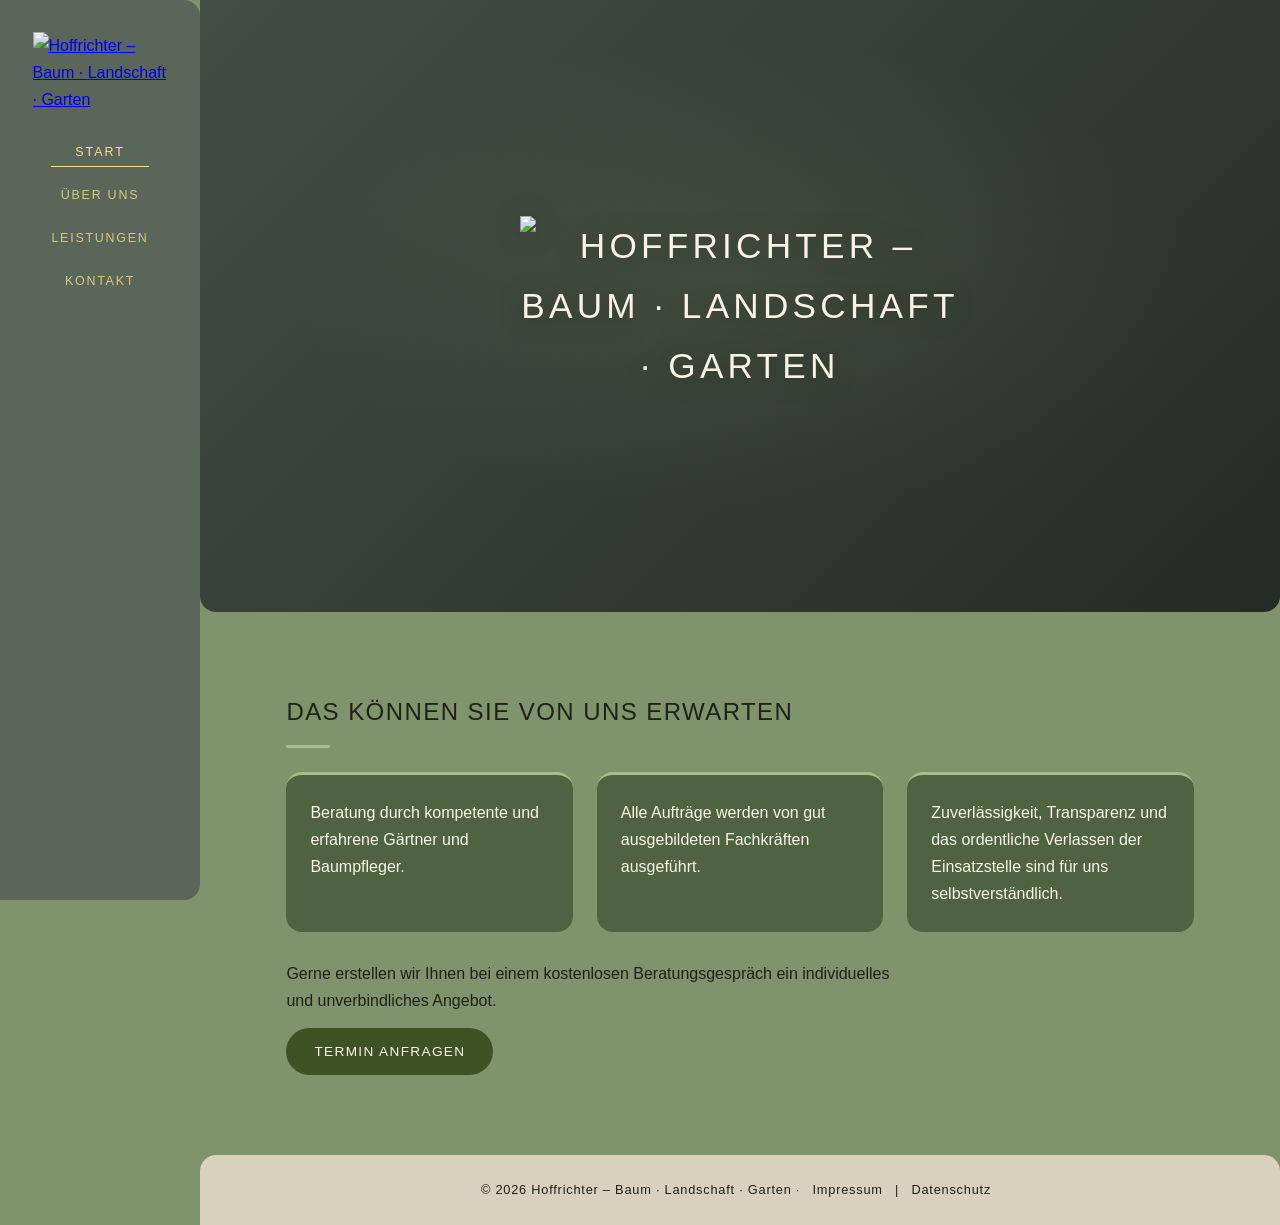
==== index.html @ a6484a62 "Add files via upload" ====
<!DOCTYPE html>
<html lang="de">
<head>
<meta charset="utf-8">
<meta name="viewport" content="width=device-width,initial-scale=1">
<title>Hoffrichter – Baum · Landschaft · Garten</title>
<meta name="description" content="Hoffrichter – Baum · Landschaft · Garten: Gartenpflege, Baumpflege und Fällungen. Kostenloses Beratungsgespräch und unverbindliches Angebot.">
<link rel="icon" type="image/png" href="bilder/logo.png">
<link rel="stylesheet" href="style.css">
</head>
<body>
<header class="side" id="side">
  <a class="logo" href="index.html"><img src="bilder/logo-gelb.png" alt="Hoffrichter – Baum · Landschaft · Garten"></a>
  <button class="menu-btn" onclick="document.getElementById('side').classList.toggle('open')">Menü</button>
  <nav>
    <a class="active" href="index.html">Start</a>
    <a href="ueber-uns.html">Über uns</a>
    <a href="leistungen.html">Leistungen</a>
    <a href="kontakt.html">Kontakt</a>
  </nav>
</header>
<main>
  <div class="hero">
    <h1 class="logo-hero"><img src="bilder/logo-voll-hell.png" alt="Hoffrichter – Baum · Landschaft · Garten"></h1>
  </div>
  <section id="start">
    <h2>Das können Sie von uns erwarten</h2>
    <div class="cards">
      <div class="card"><p>Beratung durch kompetente und erfahrene Gärtner und Baumpfleger.</p></div>
      <div class="card"><p>Alle Aufträge werden von gut ausgebildeten Fachkräften ausgeführt.</p></div>
      <div class="card"><p>Zuverlässigkeit, Transparenz und das ordentliche Verlassen der Einsatzstelle sind für uns selbstverständlich.</p></div>
    </div>
    <p style="margin-top:28px">Gerne erstellen wir Ihnen bei einem kostenlosen Beratungsgespräch ein individuelles und unverbindliches Angebot.</p>
    <a class="btn" href="kontakt.html">Termin anfragen</a>
  </section>
</main>
<footer>© 2026 Hoffrichter – Baum · Landschaft · Garten · <a href="impressum.html">Impressum</a> | <a href="datenschutz.html">Datenschutz</a></footer>
</body>
</html>
---- style.css ----
/* Überschriften-Schrift, dem Logo nachempfunden (Itim, SIL Open Font License) */
@font-face{font-family:"Itim";font-style:normal;font-weight:400;font-display:swap;src:url("fonts/itim-latin.woff2") format("woff2")}

:root{
  --green:#5f7a3a;
  --green-dark:#3f5226;
  --sidebar:#d9d0bd;      /* dunkleres Beige */
  --paper:#7f936c;        /* Hintergrund Salbeigrün, RGB 127,147,108 */
  --nav:#5a665a;          /* Seitenleiste Graugrün, RGB 90,102,90 */
  --tile:#4f6340;         /* Karten: dunkles Grün */
  --tile-accent:#a9bd8c;
  --gold:#f8de8c;         /* Menü und Logo in der Seitenleiste */
  --card:#f8f3e6;       /* helles Beige statt Weiß */
  --ink:#1e2218;
  --ease:cubic-bezier(.22,.61,.36,1);
}
*{box-sizing:border-box;margin:0;padding:0}
html{scroll-behavior:smooth}
body{font-family:"Segoe UI",Helvetica,Arial,sans-serif;color:var(--ink);background:var(--paper);line-height:1.7;padding-left:200px;-webkit-font-smoothing:antialiased}

/* Weicher Seitenwechsel (Chrome/Edge), sonst einfaches Einblenden */
@view-transition{navigation:auto}
::view-transition-group(root){animation-duration:.35s;animation-timing-function:var(--ease)}
::view-transition-old(root),::view-transition-new(root){animation-duration:.35s}
@keyframes fade-up{from{opacity:0;transform:translateY(8px)}to{opacity:1;transform:none}}
@keyframes fade{from{opacity:0}to{opacity:1}}

/* Weiche Ecken überall (passend zum abgerundeten Logo) */
:root{--r:16px}

/* Seitenleiste */
.side{position:fixed;inset:0 auto 0 0;width:200px;background:var(--nav);display:flex;flex-direction:column;align-items:center;padding:32px 16px;gap:28px;z-index:10;view-transition-name:side;border-radius:0 var(--r) var(--r) 0}
.logo{display:block;width:135px;transition:transform .45s var(--ease)}
.logo img{display:block;width:100%;height:auto}
.logo:hover{transform:scale(1.05)}
.side nav{display:flex;flex-direction:column;gap:18px;text-align:center}
.side nav a{position:relative;color:var(--gold);text-decoration:none;font-size:.78rem;letter-spacing:.14em;text-transform:uppercase;padding-bottom:4px;opacity:.8;transition:opacity .3s var(--ease),letter-spacing .3s var(--ease)}
.side nav a::after{content:"";position:absolute;left:0;right:0;bottom:0;height:1px;background:var(--gold);transform:scaleX(0);transform-origin:center;transition:transform .35s var(--ease)}
.side nav a:hover,.side nav a.active{opacity:1;letter-spacing:.16em}
.side nav a:hover::after,.side nav a.active::after{transform:scaleX(1)}
/* Der Unterstrich gleitet beim Seitenwechsel von Reiter zu Reiter (Chrome/Edge) */
.side nav a.active::after{view-transition-name:nav-underline}
::view-transition-group(nav-underline){animation-duration:.4s;animation-timing-function:var(--ease)}
.menu-btn{display:none}

/* Hero */
.hero{min-height:100vh;display:flex;align-items:center;justify-content:center;
  background:linear-gradient(135deg,#434e43 0%,#323b32 55%,#252b25 100%)}
.hero{border-radius:0 0 var(--r) var(--r)}
.hero.small{min-height:42vh}
.hero:not(.small){min-height:68vh}
.hero h1{color:var(--card);padding:24px 48px;font-weight:400;letter-spacing:.12em;text-transform:uppercase;font-size:clamp(1.3rem,3vw,2.2rem);text-align:center;animation:fade-up .5s var(--ease) .05s both}

/* Großes Logo auf der Startseite: ohne Kasten */
.hero h1.logo-hero{background:none;backdrop-filter:none;padding:0;width:auto}
.logo-hero img{display:block;width:auto;height:auto;max-width:min(440px,70vw);max-height:calc(68vh - 100px);filter:drop-shadow(0 2px 12px rgba(20,30,15,.35))}

/* Inhalt */
section{padding:80px 8%;max-width:1100px;margin:0 auto;animation:fade-up .5s var(--ease) .1s both}
h1,h2,h3{font-family:"Itim","Segoe UI",sans-serif;font-weight:400}
h2{letter-spacing:.06em;text-transform:uppercase;color:var(--ink);margin-bottom:24px;font-size:1.5rem}
h3{color:var(--ink);margin:20px 0 6px;scroll-margin-top:90px}
p{margin-bottom:14px}
p a{color:inherit;text-decoration-thickness:1px;text-underline-offset:3px}
ul{margin:0 0 14px 20px}
.band{background:var(--green);color:var(--card)}
.band h2{color:var(--card)}
.card h3{color:inherit;margin:0 0 6px;font-size:1.05rem;letter-spacing:.04em}
.card p:last-child{margin-bottom:0}
.cards{display:grid;grid-template-columns:repeat(auto-fit,minmax(240px,1fr));gap:24px;margin-top:24px}
.card{border-radius:var(--r);background:var(--tile);color:var(--card);padding:24px;border-top:3px solid var(--tile-accent);transition:transform .45s var(--ease),box-shadow .45s var(--ease),filter .45s var(--ease)}
.cards>*{animation:fade-up .5s var(--ease) backwards;animation-delay:calc(.15s + var(--i,0)*.05s)}
.cards>:nth-child(2){--i:1}.cards>:nth-child(3){--i:2}.cards>:nth-child(4){--i:3}.cards>:nth-child(5){--i:4}.cards>:nth-child(6){--i:5}
a.card{display:block;text-decoration:none;cursor:pointer}
a.card:focus-visible{outline:2px solid var(--card);outline-offset:3px}
.card:hover{transform:translateY(-5px);box-shadow:0 14px 30px rgba(30,40,20,.22)}
.hint{border-radius:var(--r);background:var(--tile);color:var(--card);border-left:3px solid var(--tile-accent);padding:16px 20px;margin:12px 0}
.btn{border-radius:999px;display:inline-block;background:var(--green-dark);color:var(--card);padding:12px 28px;text-decoration:none;letter-spacing:.1em;text-transform:uppercase;font-size:.85rem;border:0;cursor:pointer;transition:background .4s var(--ease),transform .4s var(--ease)}
.btn:hover{background:var(--green);transform:translateY(-2px)}

/* Formular */
form{display:grid;gap:14px;max-width:520px}
input,textarea{border-radius:12px;font:inherit;color:var(--ink);padding:11px;border:1px solid #c4b99f;background:var(--card);width:100%;transition:border-color .4s var(--ease),box-shadow .4s var(--ease)}
input:focus,textarea:focus{outline:0;border-color:var(--green);box-shadow:0 0 0 3px rgba(95,122,58,.2)}
textarea{min-height:140px;resize:vertical}

footer{border-radius:var(--r) var(--r) 0 0;background:var(--sidebar);color:var(--ink);text-align:center;padding:24px;font-size:.8rem;letter-spacing:.06em}
footer a{color:var(--ink);margin:0 8px;text-decoration:none;border-bottom:1px solid transparent;transition:border-color .4s var(--ease)}
footer a:hover{border-color:var(--green)}

/* Mobil */
@media(max-width:800px){
  body{padding-left:0;padding-top:64px}
  /* Kopfleiste: feste Höhe, Menü klappt darunter auf */
  .side{inset:0 0 auto 0;width:100%;height:64px;flex-direction:row;justify-content:space-between;align-items:center;padding:0 16px;gap:0;border-radius:0 0 var(--r) var(--r);box-shadow:0 4px 18px rgba(20,28,20,.25)}
  .logo{width:42px}
  .menu-btn{display:block;background:none;border:1px solid var(--gold);border-radius:999px;padding:8px 20px;font:inherit;font-size:.9rem;letter-spacing:.06em;cursor:pointer;color:var(--gold);transition:background .3s var(--ease),color .3s var(--ease)}
  .side.open .menu-btn{background:var(--gold);color:var(--green-dark)}
  .side nav{display:none;position:absolute;top:100%;left:0;right:0;gap:0;padding:6px 0 14px;background:var(--nav);border-radius:0 0 var(--r) var(--r);box-shadow:0 14px 24px rgba(20,28,20,.25)}
  .side.open nav{display:flex;animation:fade .25s var(--ease)}
  .side nav a{display:block;padding:15px 0;font-size:.95rem;opacity:1}
  .side nav a::after{left:35%;right:35%;bottom:8px}

  /* Inhalt */
  .hero,.hero:not(.small){min-height:64svh;border-radius:0 0 var(--r) var(--r)}
  .hero.small{min-height:30svh}
  .hero h1{padding:16px 24px;font-size:1.4rem}
  .hero h1.logo-hero{padding:0}
  .logo-hero img{max-width:min(300px,68vw);max-height:calc(64svh - 90px)}
  section{padding:48px 22px 56px}
  h2{font-size:1.15rem;letter-spacing:.07em;margin-bottom:18px}
  .cards{grid-template-columns:1fr;gap:14px;margin-top:18px}
  .card{padding:20px}
  .btn{display:block;text-align:center;padding:14px 20px}
  form{max-width:none}
  input,textarea{font-size:16px} /* verhindert das Hineinzoomen auf dem iPhone */
  footer{padding:22px 16px 28px;line-height:2}
}

/* ---- Feinschliff ---- */
::selection{background:var(--green-dark);color:var(--card)}
p{max-width:68ch}
h2::after{content:"";display:block;width:44px;height:3px;margin-top:12px;border-radius:3px;background:var(--tile-accent)}
.hero{position:relative;overflow:hidden}
.hero::before{content:"";position:absolute;inset:0;background:radial-gradient(ellipse 60% 55% at 50% 45%,rgba(169,189,140,.10),transparent 70%);pointer-events:none}
.hero>*{position:relative}


/* Formular: Spam-Falle, Checkbox, Statusmeldung */
.hp{position:absolute;left:-9999px;width:1px;height:1px;overflow:hidden}
.check{display:flex;gap:12px;align-items:flex-start;font-size:.88rem;line-height:1.5;cursor:pointer}
.check input{flex:none;width:20px;height:20px;margin-top:2px;padding:0;accent-color:var(--green-dark)}
.check a{color:inherit;text-underline-offset:3px}
.form-status{padding:16px 20px;border-radius:var(--r);border-left:3px solid var(--tile-accent);line-height:1.5}
.form-status[hidden]{display:none}
.form-status.ok{background:var(--tile);color:var(--card)}
.form-status.error{background:#f3dcd2;color:#5a2a1c;border-left-color:#b5513a}
/* Rücksicht auf Nutzer, die Animationen abgeschaltet haben */
@media(prefers-reduced-motion:reduce){
  *,*::before,*::after{animation:none!important;transition:none!important;scroll-behavior:auto!important}
}
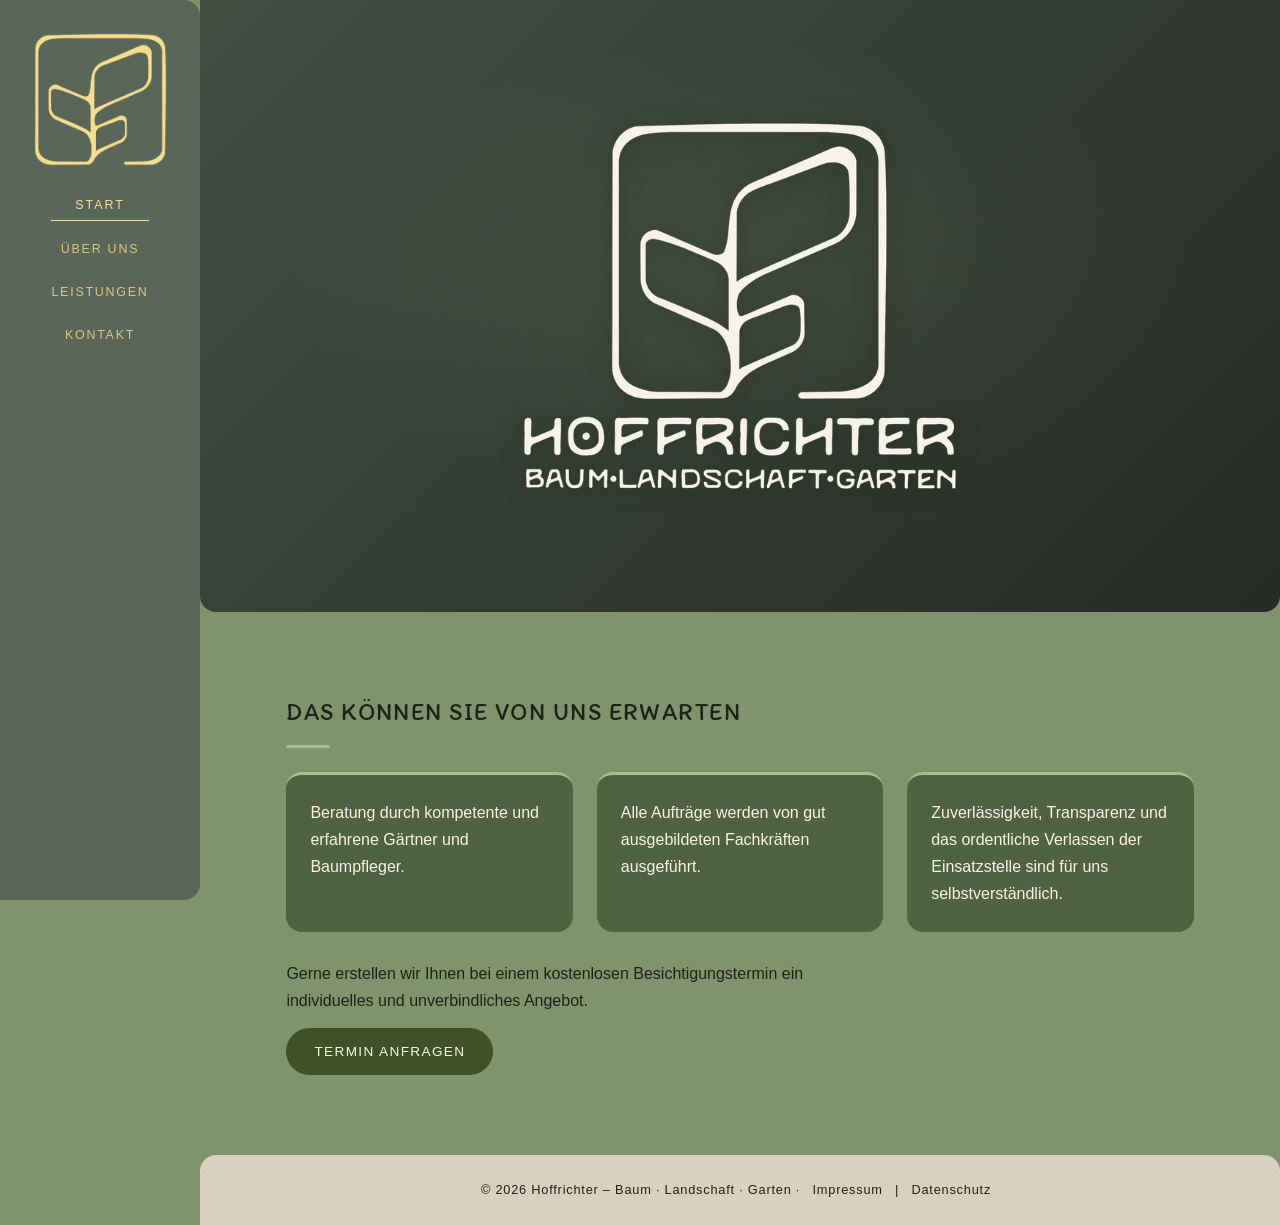
==== commit 087f21b7: "Add files via upload" ====
--- a/index.html
+++ b/index.html
@@ -4,7 +4,7 @@
 <meta charset="utf-8">
 <meta name="viewport" content="width=device-width,initial-scale=1">
 <title>Hoffrichter – Baum · Landschaft · Garten</title>
-<meta name="description" content="Hoffrichter – Baum · Landschaft · Garten: Gartenpflege, Baumpflege und Fällungen. Kostenloses Beratungsgespräch und unverbindliches Angebot.">
+<meta name="description" content="Hoffrichter – Baum · Landschaft · Garten: Gartenpflege, Baumpflege und Fällungen. Kostenloser Besichtigungstermin und unverbindliches Angebot.">
 <link rel="icon" type="image/png" href="bilder/logo.png">
 <link rel="stylesheet" href="style.css">
 </head>
@@ -30,7 +30,7 @@
       <div class="card"><p>Alle Aufträge werden von gut ausgebildeten Fachkräften ausgeführt.</p></div>
       <div class="card"><p>Zuverlässigkeit, Transparenz und das ordentliche Verlassen der Einsatzstelle sind für uns selbstverständlich.</p></div>
     </div>
-    <p style="margin-top:28px">Gerne erstellen wir Ihnen bei einem kostenlosen Beratungsgespräch ein individuelles und unverbindliches Angebot.</p>
+    <p style="margin-top:28px">Gerne erstellen wir Ihnen bei einem kostenlosen Besichtigungstermin ein individuelles und unverbindliches Angebot.</p>
     <a class="btn" href="kontakt.html">Termin anfragen</a>
   </section>
 </main>
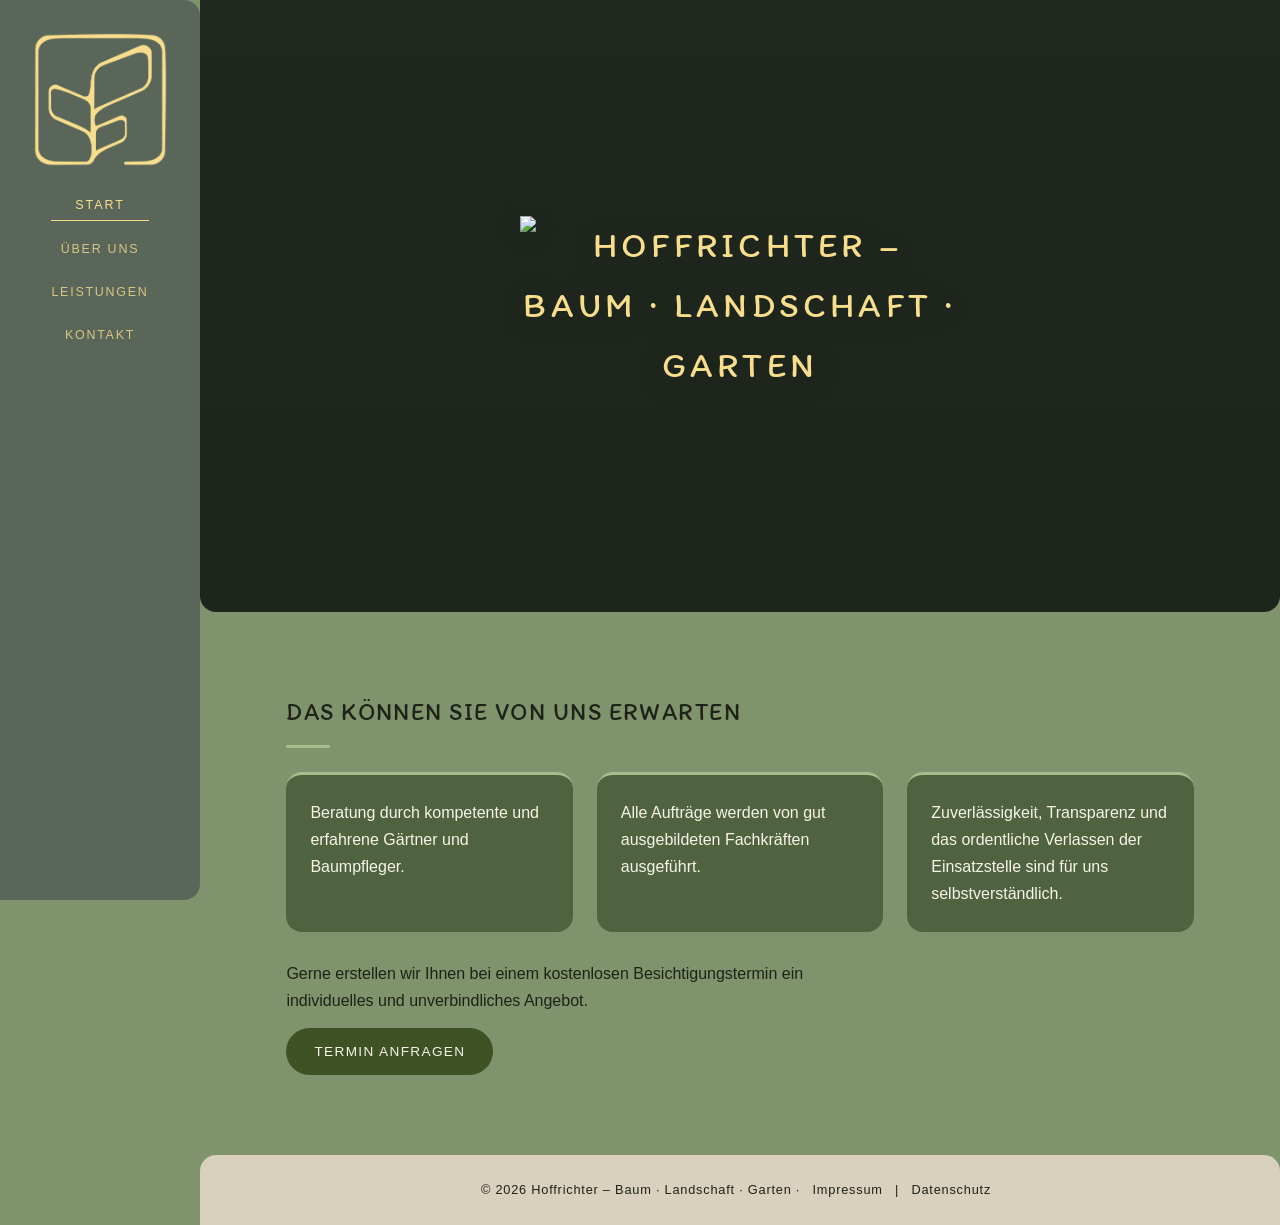
==== commit 64bd6904: "Add files via upload" ====
--- a/index.html
+++ b/index.html
@@ -20,8 +20,8 @@
   </nav>
 </header>
 <main>
-  <div class="hero">
-    <h1 class="logo-hero"><img src="bilder/logo-voll-hell.png" alt="Hoffrichter – Baum · Landschaft · Garten"></h1>
+  <div class="hero hero-photo">
+    <h1 class="logo-hero"><img src="bilder/logo-voll-gelb.png" alt="Hoffrichter – Baum · Landschaft · Garten"></h1>
   </div>
   <section id="start">
     <h2>Das können Sie von uns erwarten</h2>
--- a/style.css
+++ b/style.css
@@ -49,7 +49,7 @@
 .hero{border-radius:0 0 var(--r) var(--r)}
 .hero.small{min-height:42vh}
 .hero:not(.small){min-height:68vh}
-.hero h1{color:var(--card);padding:24px 48px;font-weight:400;letter-spacing:.12em;text-transform:uppercase;font-size:clamp(1.3rem,3vw,2.2rem);text-align:center;animation:fade-up .5s var(--ease) .05s both}
+.hero h1{color:var(--gold);padding:24px 48px;font-weight:400;letter-spacing:.12em;text-transform:uppercase;font-size:clamp(1.3rem,3vw,2.2rem);text-align:center;animation:fade-up .5s var(--ease) .05s both}
 
 /* Großes Logo auf der Startseite: ohne Kasten */
 .hero h1.logo-hero{background:none;backdrop-filter:none;padding:0;width:auto}
@@ -70,7 +70,7 @@
 .cards{display:grid;grid-template-columns:repeat(auto-fit,minmax(240px,1fr));gap:24px;margin-top:24px}
 .card{border-radius:var(--r);background:var(--tile);color:var(--card);padding:24px;border-top:3px solid var(--tile-accent);transition:transform .45s var(--ease),box-shadow .45s var(--ease),filter .45s var(--ease)}
 .cards>*{animation:fade-up .5s var(--ease) backwards;animation-delay:calc(.15s + var(--i,0)*.05s)}
-.cards>:nth-child(2){--i:1}.cards>:nth-child(3){--i:2}.cards>:nth-child(4){--i:3}.cards>:nth-child(5){--i:4}.cards>:nth-child(6){--i:5}
+.cards>:nth-child(2){--i:1}.cards>:nth-child(3){--i:2}.cards>:nth-child(4){--i:3}.cards>:nth-child(5){--i:4}.cards>:nth-child(6){--i:5}.cards>:nth-child(7){--i:6}.cards>:nth-child(8){--i:7}
 a.card{display:block;text-decoration:none;cursor:pointer}
 a.card:focus-visible{outline:2px solid var(--card);outline-offset:3px}
 .card:hover{transform:translateY(-5px);box-shadow:0 14px 30px rgba(30,40,20,.22)}
@@ -135,6 +135,38 @@
 .form-status[hidden]{display:none}
 .form-status.ok{background:var(--tile);color:var(--card)}
 .form-status.error{background:#f3dcd2;color:#5a2a1c;border-left-color:#b5513a}
+/* ---- Aufklappbare Leistungs-Karten ---- */
+.cards.services{align-items:start}
+details.service{padding:0;overflow:hidden;interpolate-size:allow-keywords}
+details.service>summary{list-style:none;cursor:pointer;display:flex;align-items:center;justify-content:space-between;gap:14px;padding:20px 24px}
+details.service>summary::-webkit-details-marker{display:none}
+details.service>summary::after{content:"";flex:none;width:9px;height:9px;margin-right:4px;border-right:2px solid currentColor;border-bottom:2px solid currentColor;transform:rotate(45deg) translateY(-2px);transition:transform .4s var(--ease)}
+details.service[open]>summary::after{transform:rotate(-135deg) translateY(-2px)}
+details.service>summary:focus-visible{outline:2px solid var(--card);outline-offset:-4px;border-radius:var(--r)}
+details.service[open]{grid-column:1/-1}
+details.service::details-content{block-size:0;overflow:clip;transition:block-size .45s var(--ease),content-visibility .45s allow-discrete}
+details.service[open]::details-content{block-size:auto}
+.service-body{display:grid;gap:20px;padding:0 24px 24px}
+.service-body .media{aspect-ratio:4/3;border-radius:12px;overflow:hidden;background:rgba(20,28,20,.25) url("bilder/logo.png") center/34% no-repeat}
+.service-body .media img{display:block;width:100%;height:100%;object-fit:cover}
+.service-text p{max-width:60ch}
+.service-text .btn{background:var(--card);color:var(--ink)}
+.service-text .btn:hover{background:var(--sidebar)}
+@media(min-width:720px){
+  .service-body{grid-template-columns:minmax(240px,2fr) 3fr;align-items:center;gap:28px}
+}
+/* Über uns: Foto neben dem Einleitungstext */
+.about{display:grid;gap:28px;align-items:center;margin-bottom:8px}
+.about .portrait{display:block;width:100%;max-width:340px;height:auto;aspect-ratio:3/4;object-fit:cover;border-radius:var(--r);box-shadow:0 12px 28px rgba(20,28,20,.22)}
+@media(min-width:720px){
+  .about{grid-template-columns:minmax(220px,300px) 1fr;gap:44px}
+}
+/* Startseite: Foto als Hintergrund hinter dem Logo */
+.hero.hero-photo{background:linear-gradient(rgba(18,26,18,.46),rgba(18,26,18,.58)),url("bilder/hero-startseite.jpg") 40% 62%/cover no-repeat #2b332b}
+.hero.hero-photo::before{display:none}
+.hero.hero-photo.hero-kontakt{background-image:linear-gradient(rgba(18,26,18,.46),rgba(18,26,18,.58)),url("bilder/hero-kontakt.jpg");background-position:0 0,50% 45%}
+.hero.hero-photo.hero-ueber-uns{background-image:linear-gradient(rgba(18,26,18,.46),rgba(18,26,18,.58)),url("bilder/hero-ueber-uns.jpg");background-position:0 0,50% 32%}
+.hero.hero-photo.hero-leistungen{background-image:linear-gradient(rgba(18,26,18,.46),rgba(18,26,18,.58)),url("bilder/hero-leistungen.jpg");background-position:0 0,50% 80%}
 /* Rücksicht auf Nutzer, die Animationen abgeschaltet haben */
 @media(prefers-reduced-motion:reduce){
   *,*::before,*::after{animation:none!important;transition:none!important;scroll-behavior:auto!important}
